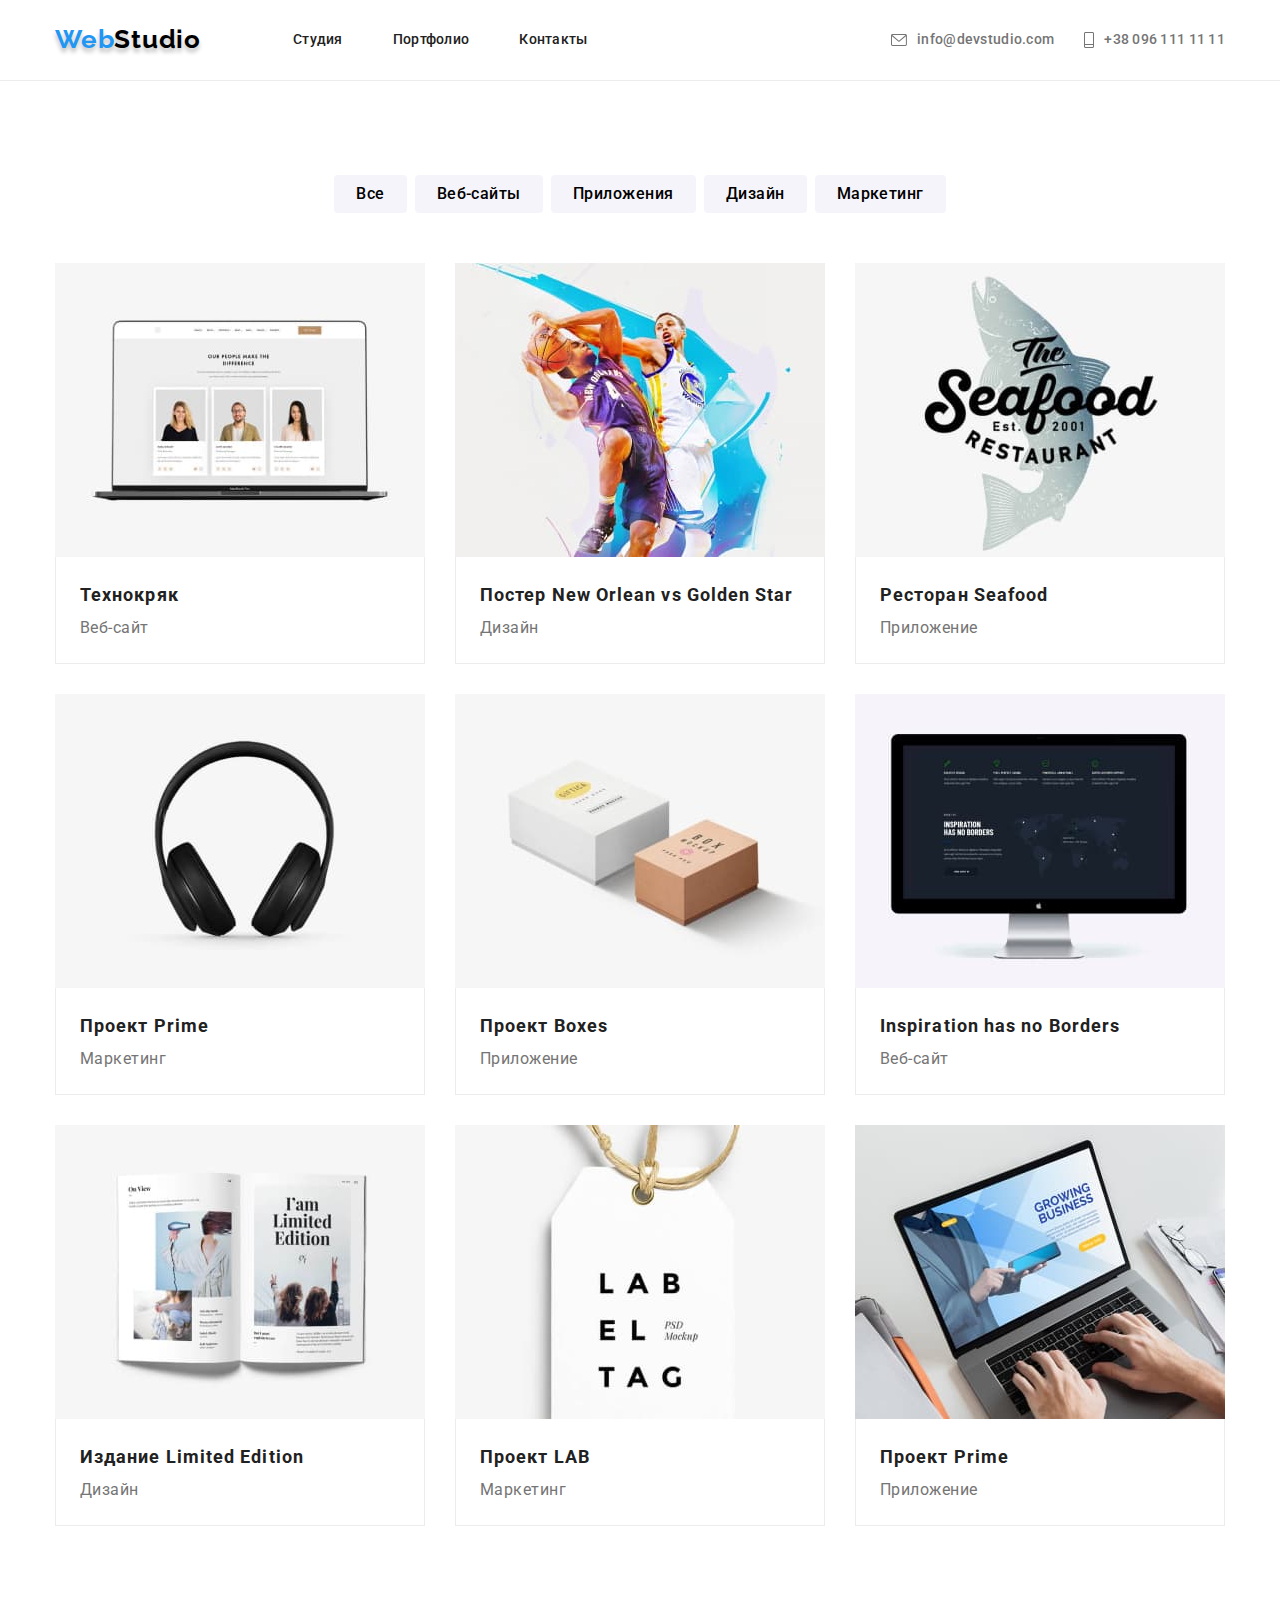
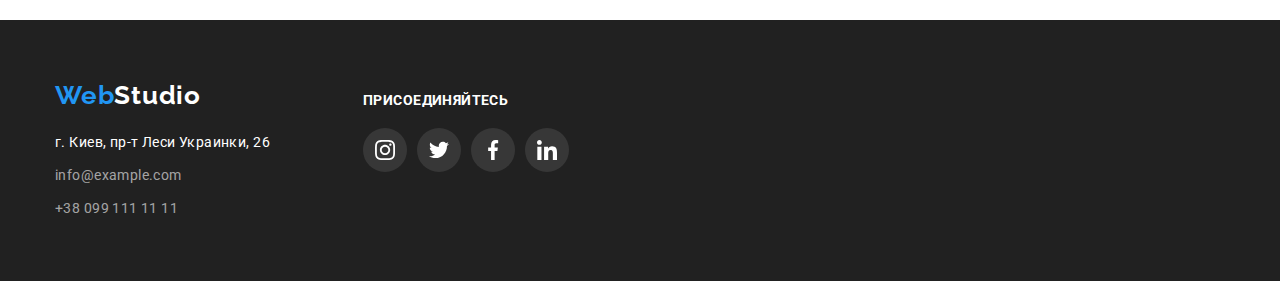
==== portfolio.html @ 5da4bf89 "Initial commit" ====
<!DOCTYPE html>
<html lang="ru">
<head>
    <meta charset="UTF-8">
    <meta name="viewport" content="width=device-width, initial-scale=1.0">
    <title>Портфолио</title>
    <link rel="preconnect" href="https://fonts.googleapis.com"> 
    <link rel="preconnect" href="https://fonts.gstatic.com" crossorigin> 
    <link href="https://fonts.googleapis.com/css2?family=Raleway:wght@700&family=Roboto:wght@400;500;700;900&display=swap" rel="stylesheet">
    <link rel="stylesheet" href="https://cdnjs.cloudflare.com/ajax/libs/modern-normalize/1.1.0/modern-normalize.min.css">
    <link rel="stylesheet" href="./css/styles.css">
</head>
<body>
    <header>
        <div class="header-list container">
            <nav class="nav-list">
                <a href="/index.html" class="web-studio-icon icon-shadow"><span class="web-studio-icon-part">Web</span>Studio</a>
                <ul class="invisible-list navi-links">
                    <li><a href="./index.html" class="menu-link">Студия</a></li>
                    <li><a href="./portfolio.html" class="menu-link">Портфолио</a></li>
                    <li><a href="" class="menu-link">Контакты</a></li>
                </ul>
            </nav>
            <ul class="contact-list">
                <li>
                    <a href="mailto:info@devstudio.com" class="contact1-content">
                        <svg class="contact1-svg">
                            <use href="./images/symbol-defs.svg#contact1"></use>
                        </svg>                           
                        <div class="contact1-text">info@devstudio.com</div>
                    </a>
                </li>

                <li>
                    <a href="tel:+380961111111" class="contact2-content">
                        <svg class="contact2-svg">
                            <use href="./images/symbol-defs.svg#contact2"></use>
                        </svg>
                        <div class="contact2-text">+38 096 111 11 11</div>
                    </a>
                </li>
            </ul>
        </div>
    </header>
    <main>
    
        <section class="section">
            <div class="container">
        <!-- Project Type Selection Buttons -->
                <h2 class="invisible-heading">Selection</h2>
                <ul class="invisible-list selection-buttons">
                    <li><button type="button" class="filter-button">Все</button></li>
                    <li><button type="button" class="filter-button">Веб-сайты</button></li>
                    <li><button type="button" class="filter-button">Приложения</button></li>
                    <li><button type="button" class="filter-button">Дизайн</button></li>
                    <li><button type="button" class="filter-button last-filter-button">Маркетинг</button></li>
                </ul>  
                <!-- Project List -->
                <h2 class="invisible-heading">Project List</h2>
                <ul class="invisible-list project-list">
                    <li class="project-card">
                        <div class="project-container">
                            <div class="project-thumb">                            
                                <img src="./images/Project-1.jpg" alt="Технокряк" width="370" class="project-img">
                                <p class="project-description-text">
                                    Ресурс предлагает комплексные предложения с разным уровнем функционала и сервисов. Все это позволит посетителю получить исчерпывающие сведения о компании или частном лице.
                                </p>
                            </div>                        
                            <div class="project-description-name">
                                <h3 class="project-name">Технокряк</h3>
                                <p class="project-description">Веб-сайт</p>    
                            </div>
                        </div>
                    </li>
                    <li class="project-card">
                        <div class="project-container">
                            <div class="project-thumb">
                                <img src="./images/Project-2.jpg" alt="Постер New Orlean vs Golden Star" width="370" class="project-img">
                                <p class="project-description-text">
                                    Ресурс предлагает комплексные предложения с разным уровнем функционала и сервисов. Все это позволит посетителю получить исчерпывающие сведения о компании или частном лице.
                                </p>
                            </div>
                            <div class="project-description-name">
                                <h3 class="project-name">Постер New Orlean vs Golden Star</h3>
                                <p class="project-description">Дизайн</p>    
                            </div>
                        </div>
                    </li>
                    <li class="project-card">
                        <div class="project-container">
                            <div class="project-thumb">
                                <img src="./images/Project-3.jpg" alt="Ресторан Seafood" width="370" class="project-img">
                                <p class="project-description-text">
                                    Ресурс предлагает комплексные предложения с разным уровнем функционала и сервисов. Все это позволит посетителю получить исчерпывающие сведения о компании или частном лице.
                                </p>
                            </div>
                            <div class="project-description-name">
                                <h3 class="project-name">Ресторан Seafood</h3>
                                <p class="project-description">Приложение</p>    
                            </div>
                        </div>
                    </li>
                    <li class="project-card">
                        <div class="project-container">
                            <div class="project-thumb">
                                <img src="./images/Project-4.jpg" alt="Проект Prime" width="370" class="project-img">
                                <p class="project-description-text">
                                    Ресурс предлагает комплексные предложения с разным уровнем функционала и сервисов. Все это позволит посетителю получить исчерпывающие сведения о компании или частном лице.
                                </p>
                            </div>
                            <div class="project-description-name">
                                <h3 class="project-name">Проект Prime</h3>
                                <p class="project-description">Маркетинг</p>    
                            </div>
                        </div>
                    </li>
                    <li class="project-card">
                        <div class="project-container">
                            <div class="project-thumb">
                                <img src="./images/Project-5.jpg" alt="Проект Boxes" width="370" class="project-img">
                                <p class="project-description-text">
                                    Ресурс предлагает комплексные предложения с разным уровнем функционала и сервисов. Все это позволит посетителю получить исчерпывающие сведения о компании или частном лице.
                                </p>
                            </div>
                            <div class="project-description-name">
                                <h3 class="project-name">Проект Boxes</h3>
                                <p class="project-description">Приложение</p>    
                            </div>
                        </div>
                    </li>
                    <li class="project-card">
                        <div class="project-container">
                            <div class="project-thumb">
                                <img src="./images/Project-6.jpg" alt="Inspiration has no Borders" width="370" class="project-img">
                                <p class="project-description-text">
                                    Ресурс предлагает комплексные предложения с разным уровнем функционала и сервисов. Все это позволит посетителю получить исчерпывающие сведения о компании или частном лице.
                                </p>
                            </div>
                            <div class="project-description-name">
                                <h3 class="project-name">Inspiration has no Borders</h3>
                                <p class="project-description">Веб-сайт</p>    
                            </div>
                        </div>
                    </li>
                    <li class="project-card">
                        <div class="project-container">
                            <div class="project-thumb">
                                <img src="./images/Project-7.jpg" alt="Издание Limited Edition" width="370" class="project-img">
                                <p class="project-description-text">
                                    Ресурс предлагает комплексные предложения с разным уровнем функционала и сервисов. Все это позволит посетителю получить исчерпывающие сведения о компании или частном лице.
                                </p>
                            </div>
                            <div class="project-description-name">
                                <h3 class="project-name">Издание Limited Edition</h3>
                                <p class="project-description">Дизайн</p>    
                            </div>
                        </div>
                    </li>
                    <li class="project-card">
                        <div class="project-container">
                            <div class="project-thumb">
                                <img src="./images/Project-8.jpg" alt="Проект LAB" width="370" class="project-img">
                                <p class="project-description-text">
                                    Ресурс предлагает комплексные предложения с разным уровнем функционала и сервисов. Все это позволит посетителю получить исчерпывающие сведения о компании или частном лице.
                                </p>
                            </div>
                            <div class="project-description-name">
                                <h3 class="project-name">Проект LAB</h3>
                                <p class="project-description">Маркетинг</p>    
                            </div>
                        </div>
                    </li>
                    <li class="project-card">
                        <div class="project-container">
                            <div class="project-thumb">
                                <img src="./images/Project-9.jpg" alt="Growing Business" width="370" class="project-img">
                                <p class="project-description-text">
                                    Ресурс предлагает комплексные предложения с разным уровнем функционала и сервисов. Все это позволит посетителю получить исчерпывающие сведения о компании или частном лице.
                                </p>
                            </div>
                            <div class="project-description-name">
                                <h3 class="project-name">Проект Prime</h3>
                                <p class="project-description">Приложение</p>    
                            </div>
                        </div>
                    </li>
                </ul>
            </div>
        </section>
    </main>
    <!-- Footer Part -->
    <footer>
        <div class="container footer-container">
            <div class="footer-address">
                <address>
                    <a href="/index.html" class="web-studio-icon"><span class="web-studio-icon-part">Web</span><span class="web-studio-icon-part-footer">Studio</span></a>
                    <ul class="invisible-list contact-details">
                        <li>
                            <a href="https://cutt.ly/UJb5n39"><span class="address-kyiv">г. Киев, пр-т Леси Украинки, 26</span></a>
                        </li>
                        <li>
                            <a href="mailto:info@devstudio.com">info@example.com</a>
                        </li>
                        <li>
                            <a href="tel:+380961111111">+38 099 111 11 11</a>
                        </li>
                    </ul>
                </address>    
            </div>
            <div class="footer-network-container">        
                <h3 class="footer-network-heading">присоединяйтесь</h3>
                <ul class="footer-network-list">
                    <li>
                        <a href="" class="footer-network-hover">
                            <svg class="footer-network-icon">
                                <use href="./images/symbol-defs.svg#network1"></use>
                            </svg>
                        </a>
                    </li>
                    <li>
                        <a href="" class="footer-network-hover">
                            <svg class="footer-network-icon">
                                <use href="./images/symbol-defs.svg#network2"></use>
                            </svg>
                        </a>
                    </li>
                    <li>
                        <a href="" class="footer-network-hover">
                            <svg class="footer-network-icon">
                                <use href="./images/symbol-defs.svg#network3"></use>
                            </svg>
                        </a>
                    </li>
                    <li>
                        <a href="" class="footer-network-hover">
                            <svg class="footer-network-icon">
                                <use href="./images/symbol-defs.svg#network4"></use>
                            </svg>
                        </a>
                    </li>
                </ul>                          
            </div>
        </div>
    </footer>
</body>
</html>
---- css/styles.css ----
:root {
    --main-text-color: #212121;
    --hero-background-color: #2F303A;
    --text-hover-color: #2196F3;
    --description-color: #757575;
    --button-hero-color: #ffffff;
    --team-background-color: #F5F4FA;
}

ul, li, h1, h2, h3, h4, p, img {
    padding: 0;
    margin: 0;
    border: 0;
}

/* ===GENERAL CLASSES=== */

body {
    font-family: 'Roboto', Arial, Helvetica;
    color: var(--main-text-color);
}

.invisible-heading {
    display: none;
}

.invisible-list {
    list-style-type: none;
}

/*        WebStudio Icon */

.web-studio-icon {
    font-family: 'Raleway', Arial, Helvetica;
    font-weight: 700;
    font-size: 26px;
    line-height: 1.2;
    letter-spacing: 0.03em;
    color: #000000;
    text-decoration: none;
    font-style: normal;
 /* hw3  */
    display: inline-block;
    margin-right: 92px;
}

.icon-shadow {
    text-shadow: 0px 4px 4px rgba(0, 0, 0, 0.25);
}

.web-studio-icon-part {
    color: var(--text-hover-color);
}

/*        Navigation Links */

.navi-links {
    font-weight: 500;
    font-size: 14px;
    line-height: 1.14;
    letter-spacing: 0.02em;
    text-decoration: none;
    display: flex;
}

.navi-links a {
    display: inline-block;
    text-decoration: none;
    color:var(--main-text-color);
    padding-top: 32px;
    padding-bottom: 32px;
    transition: color 250ms cubic-bezier(0.4, 0, 0.2, 1);
}

.navi-links a:hover,
.navi-links a:focus {
    color: var(--text-hover-color);
}

.navi-links li:not(:last-child) {
    margin-right: 50px;
}

/*        Header Contacts  */

.contact-list {
    list-style-type: none;
    display: flex;
    margin-left: auto;
}

.contact-list li:not(:last-child) {
    margin-right: 30px;
}

.contact-list a {
    font-weight: 500;
    font-size: 14px;
    line-height: 1.14;
    letter-spacing: 0.02em;
    color: var(--description-color);
    text-decoration: none;
    transition: color 250ms cubic-bezier(0.4, 0, 0.2, 1);
}

.contact-list a:hover, 
.contact-list a:focus {
    color: var(--text-hover-color);
}

/*        Footer Contacts  */

.contact-details a {
    font-size: 14px;
    line-height: 1.7;
    letter-spacing: 0.03em;
    color: rgba(255, 255, 255, 0.6);
    text-decoration: none;
    font-style: normal;
    transition: color 250ms cubic-bezier(0.4, 0, 0.2, 1);
}

.contact-details a:hover,
.contact-details a:focus {
    color: var(--text-hover-color);
}

.address-kyiv {
    color: var(--button-hero-color);
}

/* ===INDEX CLASSES=== */

.hero-text {
    font-weight: 900;
    font-size: 44px;
    line-height: 1.36;
    text-align: center;
    letter-spacing: 0.06em;
    text-transform: uppercase;
    color: var(--button-hero-color);
}

.order-button {
    height: 50px;
    width: 200px;
    border-radius: 4px;
    background-color: var(--text-hover-color);
    color: var(--button-hero-color);
    filter: drop-shadow(0px 4px 4px rgba(0, 0, 0, 0.25));
    font-size: 16px;
    font-weight: 700;
    line-height: 1.875;
    letter-spacing: 0.06em;
    text-align: center;
    cursor: pointer;
    border: none;
}

/*        Qualities */

.quality-heading {
    font-weight: 700;
    font-size: 14px;
    line-height: 1.14;
    letter-spacing: 0.03em;
    text-transform: uppercase;
    padding-bottom: 10px;
}

.quality-text {
    font-size: 14px;
    line-height: 1.7;
    letter-spacing: 0.03em;
    color: var(--description-color);
}

/*        Activities & Team Header */

.section-header {
    font-weight: 700;
    font-size: 36px;
    line-height: 1.16;
    text-align: center;
    letter-spacing: 0.03em;
}

/*        Team Members */

.member-name {
    font-weight: 500;
    font-size: 16px;
    line-height: 1.1875;
    text-align: center;
    letter-spacing: 0.03em;
    padding-bottom: 10px;
}

.member-position {
    font-size: 16px;
    line-height: 1.1875;
    text-align: center;
    letter-spacing: 0.03em;
    color: var(--description-color);
}

/* ===PORTFOLIO CLASSES=== */

/*        Filter Buttons */

.filter-button {
    display: flex;
    background-color: #F5F4FA;
    border-radius: 4px;
    font-weight: 500;
    font-size: 16px;
    line-height: 1.625;
    text-align: center;
    letter-spacing: 0.03em;
    font-family: 'Roboto';
    font-style: normal;
    border: none;
    padding-left: 22px;
    padding-right: 22px;
    padding-top: 6px;
    padding-bottom: 6px;
    box-shadow: 0px 4px 4px rgba(0, 0, 0, 0);
    transition: color 250ms cubic-bezier(0.4, 0, 0.2, 1), background-color 250ms cubic-bezier(0.4, 0, 0.2, 1), box-shadow 250ms cubic-bezier(0.4, 0, 0.2, 1);
}

.filter-button:hover, 
.filter-button:focus {
    background-color:var(--text-hover-color);
    color: var(--button-hero-color);
    cursor: pointer;
    box-shadow: 0px 4px 4px rgba(0, 0, 0, 0.25);
}

/*        Project List */

.project-name {
    font-weight: 700;
    font-size: 18px;
    line-height: 2;
    letter-spacing: 0.06em;
}

.project-description {
    font-size: 16px;
    line-height: 1.875;
    letter-spacing: 0.03em;
    color: var(--description-color);
}

.nav-list {
    display: flex;
    align-items: center;
}

.header-list {
    display: flex;
    align-items: center;
}

.container {
    width: 1200px;
    padding-left: 15px;
    padding-right: 15px;
    margin-left: auto;
    margin-right: auto;
}

header {
    border-bottom: 1px solid #ECECEC;
}

.section {
    padding-top: 94px;
    padding-bottom: 94px;
}

.center-button {
    display: flex;
    justify-content: center;
    padding-top: 30px;
}

.qualities {
    display: flex;
    justify-content: space-between;
}
.qualities li {
    width: 270px;
}

.activities {
    display: flex;
    justify-content: space-between;
    margin-top: 50px;
}

.team-members {
    display: flex;
    flex-wrap: wrap;
    margin-top: 50px;
}

.member-card {
    width: 270px;
    background-color: var(--button-hero-color);
    margin-right: 30px;
    filter: drop-shadow(0px 4px 4px rgba(0, 0, 0, 0.25));
    border-bottom-left-radius: 4px;
    border-bottom-right-radius: 4px;
}

.member-card:nth-child(4n) {
    margin-right: 0;
}

.team-members-background {
    background-color: var(--team-background-color);
}

footer {
    background: var(--main-text-color);
}

.web-studio-icon-part-footer {
    color: var(--button-hero-color);
    margin-top: 60px;
}

.contact-details {
    padding-top: 20px;
}

.contact-details li:nth-child(n+2) {
    padding-top: 9px;
}

.selection-buttons {
    display: flex;
    justify-content: center;
}

.selection-buttons li {
    margin-right: 8px;
}

.selection-buttons li:nth-child(5) {
    margin-right: 0px;
}

.project-list {
    display: flex;
    flex-wrap: wrap;
    margin-top: 50px;
    margin-bottom: -30px;
}

.project-card {
    display: block;
    width: 370px;
    background-color: var(--button-hero-color);
    margin-right: 30px;
    margin-bottom: 30px;
}

.project-card:nth-child(3n) {
    margin-right: 0;
}

.project-container {
    display: block;
    transition: box-shadow 250ms cubic-bezier(0.4, 0, 0.2, 1);
}

.project-container:hover {
    box-shadow: 0px 1px 1px rgba(0, 0, 0, 0.12), 0px 4px 4px rgba(0, 0, 0, 0.06), 1px 4px 6px rgba(0, 0, 0, 0.16);
    cursor: pointer;
}


.last-filter-button {
    margin-right: 0;
}

.member-card-description {
    padding-top: 30px;
}

footer {
    padding-top: 60px;
    padding-bottom: 60px;
}

.project-description-name {
    display: block;
    padding-left: 24px;
    padding-top: 20px;
    padding-bottom: 20px;
    border-bottom: 1px solid #ECECEC;
    border-left: 1px solid #ECECEC;
    border-right: 1px solid #ECECEC;

}

.hero-section {
    padding-top: 195px;
    padding-bottom: 205px;
    background-image: linear-gradient(to right, rgba(47, 48, 58, 0.4), rgba(47, 48, 58, 0.4)),
    url(../images/background-img.jpg);
    background-color: var(--hero-background-color);
    background-size: cover;
    background-position: center;
    background-repeat: no-repeat;
    max-width: 1600px;
    margin-left: auto;
    margin-right: auto;
}

.qualities-section {
    padding-top: 97px;
    padding-bottom: 91px;
}

.we-do-section {
    padding-top: 0;
    padding-bottom: 94px;
}

.quality-card {
    display: flex;
    justify-content: center;
    align-items: center;
    width: 270px;
    height: 120px;
    background-color: var(--team-background-color);
    margin-bottom: 30px;
}

.quality-svg {
    width: 70px;
    height: 70px;
}

.contact1-content {
    display: flex;
    align-items: center;
}

.contact1-svg {
    fill: var(--description-color);
    width: 16px;
    height: 12px;
    margin-right: 10px;
    transition: fill 250ms cubic-bezier(0.4, 0, 0.2, 1);
}

.contact2-content {
    display: flex;
    align-items: center;
}

.contact2-svg {
    fill: var(--description-color);
    width: 10px;
    height: 16px;
    margin-right: 10px;
    transition: fill 250ms cubic-bezier(0.4, 0, 0.2, 1);
}

.contact1-content:hover .contact1-svg {
    fill: #2196F3;
}

.contact1-content:focus .contact1-svg {
    fill: #2196F3;
}

.contact2-content:hover .contact2-svg {
    fill: #2196F3;
}

.contact2-content:focus .contact2-svg {
    fill: #2196F3;
}


/* test */

.network-list {
    list-style: none;
    display: flex;
    flex-direction: row;
    margin-top: 16px;
    margin-bottom: 30px;
    height: 44px;
    justify-content: center;

}

.network-list li {
    margin: 0px;
    padding: 0;
    height: 20px;

}

.network-list li:not(:last-child) {
    margin-right: 10px;
}

.network-icon {
    width: 20px;
    height: 20px;
    height: 20px;
    fill: #AFB1B8;
    transition: fill 250ms cubic-bezier(0.4, 0, 0.2, 1);
}

.network-hover {
    display: flex;
    justify-content: center;
    align-items: center;
    border: 0px solid;
    border-radius: 50%;
    height: 44px;
    width: 44px;
    background-color: #ffffff;
    transition: background-color 250ms cubic-bezier(0.4, 0, 0.2, 1);

}

.network-hover:hover {
    background-color: var(--text-hover-color);
    cursor: pointer;
}

.network-hover:hover .network-icon {
    fill: #ffffff;
}

.network-hover:focus {
    background-color: var(--text-hover-color);
    cursor: pointer;
}

.network-hover:focus .network-icon {
    fill: #ffffff;
}


.client-list {
    display: flex;
    justify-content: center;
    margin-top: 50px;
}
.client-list li {
    margin: 0px;
}

.client-list li:not(:last-child) {
    margin-right: 30px;
}

.client-card {
    display: block;
    border: 1px solid #AFB1B8;
    border-radius: 4px;
    transition: border-color 250ms cubic-bezier(0.4, 0, 0.2, 1);
}

.client-pict {
    fill: #AFB1B8;
    width: 106px;
    height: 60px;
    margin-left: 32px;
    margin-right: 32px;
    margin-top: 16px;
    margin-bottom: 16px;
    transition: fill 250ms cubic-bezier(0.4, 0, 0.2, 1);
}

.client-card:hover, 
.client-card:focus {
    border-color: var(--text-hover-color);
    cursor: pointer;
}


.client-card:hover .client-pict {
    fill: #2196F3;
}

.client-card:focus .client-pict {
    fill: #2196F3;
}

/* = footer  */

.footer-network-container {
    display: inline-block;
    margin-top: 12px;
    margin-left: 70px;
}


.footer-network-heading {
    font-family: 'Roboto';
    font-style: normal;
    font-weight: 700;
    font-size: 14px;
    line-height: 16px;
    letter-spacing: 0.03em;
    text-transform: uppercase;
    color: #FFFFFF;
}

.footer-network-list {
    list-style: none;
    display: flex;
    flex-direction: row;
    margin-top: 20px;
    height: 44px;
    justify-content: center;
}

.footer-network-list li {
    margin: 0px;
    padding: 0;
    height: 20px;
}

.footer-network-list li:not(:last-child) {
    margin-right: 10px;
}

.footer-network-icon {
    width: 20px;
    height: 20px;
    height: 20px;
    fill: #ffffff;
}

.footer-network-hover {
    display: flex;
    justify-content: center;
    align-items: center;
    border: 0px solid;
    border-radius: 50%;
    height: 44px;
    width: 44px;
    background-color: rgba(255, 255, 255, 0.10);
    transition: background-color 250ms cubic-bezier(0.4, 0, 0.2, 1);
}

.footer-network-hover:hover,
.footer-network-hover:focus {
    background-color: var(--text-hover-color);
    cursor: pointer;
}

.footer-container {
    display: flex;
}

.details-attention-pict,
.punctuality-pict,
.planning-pict,
.uptodate {
    transition: box-shadow 250ms cubic-bezier(0.4, 0, 0.2, 1);
}

.details-attention:hover .details-attention-pict {
    box-shadow: 0px 4px 4px rgba(0, 0, 0, 0.25);
}

.punctuality:hover .punctuality-pict {
    box-shadow: 0px 4px 4px rgba(0, 0, 0, 0.25);
}

.planning:hover .planning-pict {
    box-shadow: 0px 4px 4px rgba(0, 0, 0, 0.25);
}

.up-to-date:hover .uptodate {
    box-shadow: 0px 4px 4px rgba(0, 0, 0, 0.25);
}

.menu-link {
    display: block;
    position: relative;
}

.menu-link::after {
    display: block;
    content: "";
    position: absolute;
    width: 100%;
    height: 4px;
    background-color:var(--text-hover-color);
    left: 0;
    bottom: 0;
    border-radius: 2px;
    margin-bottom: -1px;
    opacity: 0;
    transition: opacity 250ms cubic-bezier(0.4, 0, 0.2, 1);
}

.menu-link:hover::after, 
.menu-link:focus::after {
    opacity: 1;
}

.activity-thumb {
    position: relative;
    display: block;
}

.activity-heading {
    position: absolute;
    display: flex;
    height: 70px;
    width: 100%;
    justify-content: center;
    align-items: center;
    bottom: 0;
    font-weight: 700;
    font-size: 14px;
    line-height: 16px;
    text-align: center;
    letter-spacing: 0.03em;
    text-transform: uppercase;
    color: var(--button-hero-color);
    background-color: rgba(47, 48, 58, 0.8);
}

.activity-image {
    display: block;
}

/* modal test */

.backdrop {
    position: fixed;
    top: 0;
    left: 0;
    width: 100%;
    height: 100%;
    background-color: rgba(0, 0, 0, 0.2);
    opacity: 1;
    transition: opacity 950ms cubic-bezier(0.4, 0, 0.2, 1);
}

.backdrop.is-hidden {
    opacity: 0;
    pointer-events: none;
}

.backdrop.is-hidden .modal {
    transform: translate(-50%, -50%) scale(1.5);
}

.modal {
    position: absolute;
    display: block;
    transform: translate(-50%,-50%);
    width: 528px;
    height: 581px;
    top: 50%;
    left: 50%;
    background-color: #ffffff;
    box-shadow: 0px 1px 3px rgba(0, 0, 0, 0.12), 0px 1px 1px rgba(0, 0, 0, 0.14), 0px 2px 1px rgba(0, 0, 0, 0.2);
    border-radius: 4px;
    transform: translate(-50%, -50%) scale (1);
    transition: transform 250ms cubic-bezier(0.4, 0, 0.2, 1);
}

.modal-background {
    position: relative;
    display: block;
    width: 100%;
    height: 100%;
}


.close-button-icon {
    display: block;
    width: 11px;
    height: 11px;
    fill: #000000;
}

.close-button {
    position: absolute;
    display: flex;
    justify-content: center;
    align-items: center;
    top: 7px;
    right: 8px;
    border: 1px solid rgba(0, 0, 0, 0.1);
    border-radius: 50%;
    width: 30px;
    height: 30px;
    background-color: #FFFFFF;
}

 .project-thumb {
    position: relative;
    display: block;
    overflow: hidden;
 }

 .project-description-text {
    display: block;
    position: absolute;
    bottom: 0;
    color: #FFFFFF;
    padding-left: 24px;
    padding-right: 24px;
    padding-top: 63px;
    font-family: 'Roboto';
    font-style: normal;
    font-weight: 400;
    font-size: 18px;
    line-height: 28px;
    letter-spacing: 0.03em;
    background: rgba(33, 150, 243, 0.9);
    width: 370px;
    height: 293px;
    margin-top: -1px;
    transform: translateY(100%);
    transition: transform 250ms cubic-bezier(0.4, 0, 0.2, 1);
 }

 .project-container:hover .project-description-text {
    transform: translateY(0);

 }

 .project-img {
     display: block;
 }
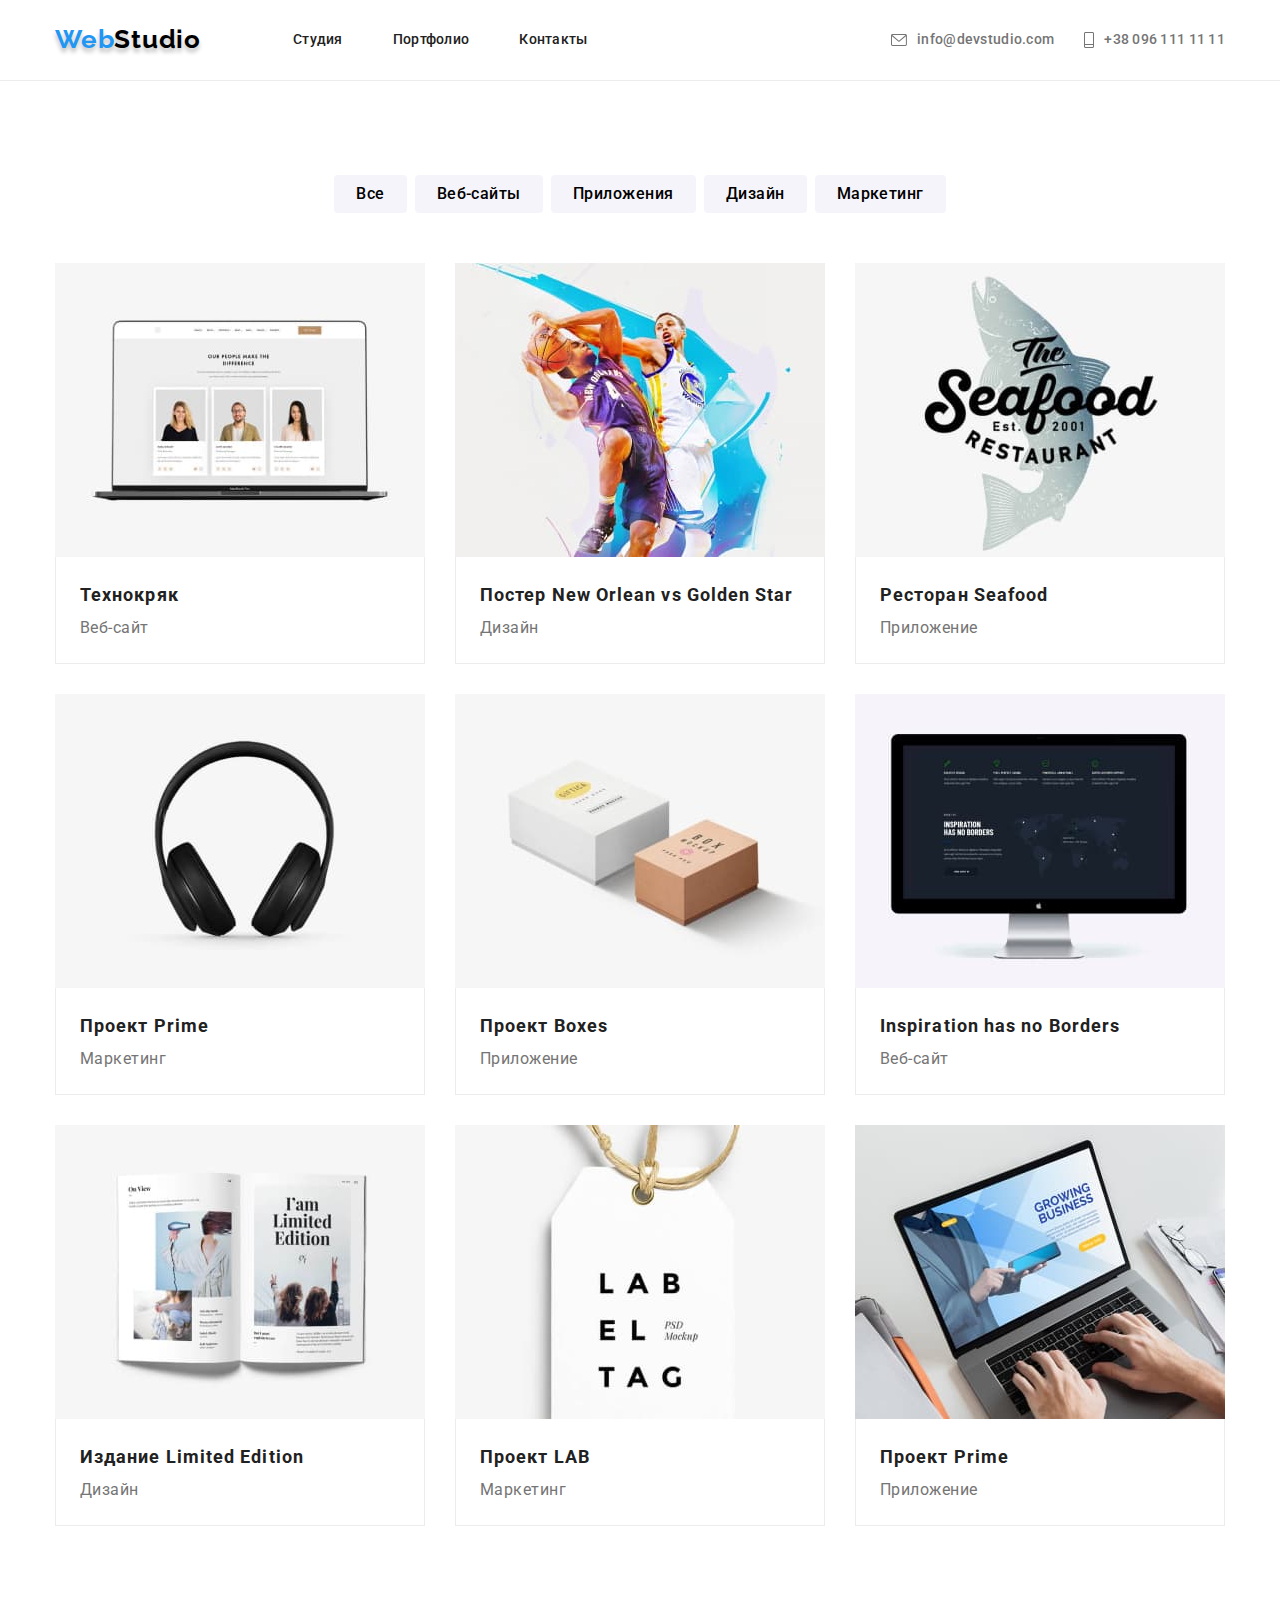
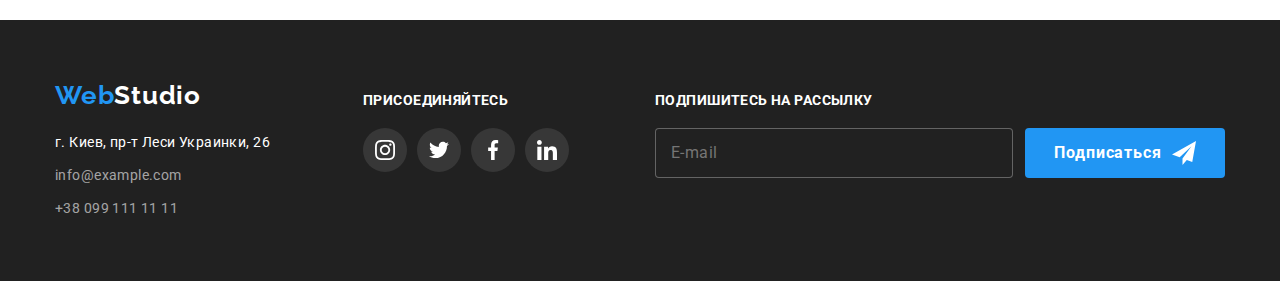
==== commit 74e13895: "pre-final commit" ====
--- a/portfolio.html
+++ b/portfolio.html
@@ -1,246 +1,345 @@
 <!DOCTYPE html>
 <html lang="ru">
-<head>
-    <meta charset="UTF-8">
-    <meta name="viewport" content="width=device-width, initial-scale=1.0">
+  <head>
+    <meta charset="UTF-8" />
+    <meta name="viewport" content="width=device-width, initial-scale=1.0" />
     <title>Портфолио</title>
-    <link rel="preconnect" href="https://fonts.googleapis.com"> 
-    <link rel="preconnect" href="https://fonts.gstatic.com" crossorigin> 
-    <link href="https://fonts.googleapis.com/css2?family=Raleway:wght@700&family=Roboto:wght@400;500;700;900&display=swap" rel="stylesheet">
-    <link rel="stylesheet" href="https://cdnjs.cloudflare.com/ajax/libs/modern-normalize/1.1.0/modern-normalize.min.css">
-    <link rel="stylesheet" href="./css/styles.css">
-</head>
-<body>
+    <link rel="preconnect" href="https://fonts.googleapis.com" />
+    <link rel="preconnect" href="https://fonts.gstatic.com" crossorigin />
+    <link
+      href="https://fonts.googleapis.com/css2?family=Raleway:wght@700&family=Roboto:wght@400;500;700;900&display=swap"
+      rel="stylesheet"
+    />
+    <link
+      rel="stylesheet"
+      href="https://cdnjs.cloudflare.com/ajax/libs/modern-normalize/1.1.0/modern-normalize.min.css"
+    />
+    <link rel="stylesheet" href="./css/styles.css" />
+  </head>
+  <body>
     <header>
-        <div class="header-list container">
-            <nav class="nav-list">
-                <a href="/index.html" class="web-studio-icon icon-shadow"><span class="web-studio-icon-part">Web</span>Studio</a>
-                <ul class="invisible-list navi-links">
-                    <li><a href="./index.html" class="menu-link">Студия</a></li>
-                    <li><a href="./portfolio.html" class="menu-link">Портфолио</a></li>
-                    <li><a href="" class="menu-link">Контакты</a></li>
-                </ul>
-            </nav>
-            <ul class="contact-list">
-                <li>
-                    <a href="mailto:info@devstudio.com" class="contact1-content">
-                        <svg class="contact1-svg">
-                            <use href="./images/symbol-defs.svg#contact1"></use>
-                        </svg>                           
-                        <div class="contact1-text">info@devstudio.com</div>
-                    </a>
-                </li>
+      <div class="header-list container">
+        <nav class="nav-list">
+          <a href="/index.html" class="web-studio-icon icon-shadow"
+            ><span class="web-studio-icon-part">Web</span>Studio</a
+          >
+          <ul class="invisible-list navi-links">
+            <li><a href="./index.html" class="menu-link">Студия</a></li>
+            <li><a href="./portfolio.html" class="menu-link">Портфолио</a></li>
+            <li><a href="" class="menu-link">Контакты</a></li>
+          </ul>
+        </nav>
+        <ul class="contact-list">
+          <li>
+            <a href="mailto:info@devstudio.com" class="contact1-content">
+              <svg class="contact1-svg">
+                <use href="./images/symbol-defs.svg#contact1"></use>
+              </svg>
+              <div class="contact1-text">info@devstudio.com</div>
+            </a>
+          </li>
 
-                <li>
-                    <a href="tel:+380961111111" class="contact2-content">
-                        <svg class="contact2-svg">
-                            <use href="./images/symbol-defs.svg#contact2"></use>
-                        </svg>
-                        <div class="contact2-text">+38 096 111 11 11</div>
-                    </a>
-                </li>
-            </ul>
-        </div>
+          <li>
+            <a href="tel:+380961111111" class="contact2-content">
+              <svg class="contact2-svg">
+                <use href="./images/symbol-defs.svg#contact2"></use>
+              </svg>
+              <div class="contact2-text">+38 096 111 11 11</div>
+            </a>
+          </li>
+        </ul>
+      </div>
     </header>
     <main>
-    
-        <section class="section">
-            <div class="container">
-        <!-- Project Type Selection Buttons -->
-                <h2 class="invisible-heading">Selection</h2>
-                <ul class="invisible-list selection-buttons">
-                    <li><button type="button" class="filter-button">Все</button></li>
-                    <li><button type="button" class="filter-button">Веб-сайты</button></li>
-                    <li><button type="button" class="filter-button">Приложения</button></li>
-                    <li><button type="button" class="filter-button">Дизайн</button></li>
-                    <li><button type="button" class="filter-button last-filter-button">Маркетинг</button></li>
-                </ul>  
-                <!-- Project List -->
-                <h2 class="invisible-heading">Project List</h2>
-                <ul class="invisible-list project-list">
-                    <li class="project-card">
-                        <div class="project-container">
-                            <div class="project-thumb">                            
-                                <img src="./images/Project-1.jpg" alt="Технокряк" width="370" class="project-img">
-                                <p class="project-description-text">
-                                    Ресурс предлагает комплексные предложения с разным уровнем функционала и сервисов. Все это позволит посетителю получить исчерпывающие сведения о компании или частном лице.
-                                </p>
-                            </div>                        
-                            <div class="project-description-name">
-                                <h3 class="project-name">Технокряк</h3>
-                                <p class="project-description">Веб-сайт</p>    
-                            </div>
-                        </div>
-                    </li>
-                    <li class="project-card">
-                        <div class="project-container">
-                            <div class="project-thumb">
-                                <img src="./images/Project-2.jpg" alt="Постер New Orlean vs Golden Star" width="370" class="project-img">
-                                <p class="project-description-text">
-                                    Ресурс предлагает комплексные предложения с разным уровнем функционала и сервисов. Все это позволит посетителю получить исчерпывающие сведения о компании или частном лице.
-                                </p>
-                            </div>
-                            <div class="project-description-name">
-                                <h3 class="project-name">Постер New Orlean vs Golden Star</h3>
-                                <p class="project-description">Дизайн</p>    
-                            </div>
-                        </div>
-                    </li>
-                    <li class="project-card">
-                        <div class="project-container">
-                            <div class="project-thumb">
-                                <img src="./images/Project-3.jpg" alt="Ресторан Seafood" width="370" class="project-img">
-                                <p class="project-description-text">
-                                    Ресурс предлагает комплексные предложения с разным уровнем функционала и сервисов. Все это позволит посетителю получить исчерпывающие сведения о компании или частном лице.
-                                </p>
-                            </div>
-                            <div class="project-description-name">
-                                <h3 class="project-name">Ресторан Seafood</h3>
-                                <p class="project-description">Приложение</p>    
-                            </div>
-                        </div>
-                    </li>
-                    <li class="project-card">
-                        <div class="project-container">
-                            <div class="project-thumb">
-                                <img src="./images/Project-4.jpg" alt="Проект Prime" width="370" class="project-img">
-                                <p class="project-description-text">
-                                    Ресурс предлагает комплексные предложения с разным уровнем функционала и сервисов. Все это позволит посетителю получить исчерпывающие сведения о компании или частном лице.
-                                </p>
-                            </div>
-                            <div class="project-description-name">
-                                <h3 class="project-name">Проект Prime</h3>
-                                <p class="project-description">Маркетинг</p>    
-                            </div>
-                        </div>
-                    </li>
-                    <li class="project-card">
-                        <div class="project-container">
-                            <div class="project-thumb">
-                                <img src="./images/Project-5.jpg" alt="Проект Boxes" width="370" class="project-img">
-                                <p class="project-description-text">
-                                    Ресурс предлагает комплексные предложения с разным уровнем функционала и сервисов. Все это позволит посетителю получить исчерпывающие сведения о компании или частном лице.
-                                </p>
-                            </div>
-                            <div class="project-description-name">
-                                <h3 class="project-name">Проект Boxes</h3>
-                                <p class="project-description">Приложение</p>    
-                            </div>
-                        </div>
-                    </li>
-                    <li class="project-card">
-                        <div class="project-container">
-                            <div class="project-thumb">
-                                <img src="./images/Project-6.jpg" alt="Inspiration has no Borders" width="370" class="project-img">
-                                <p class="project-description-text">
-                                    Ресурс предлагает комплексные предложения с разным уровнем функционала и сервисов. Все это позволит посетителю получить исчерпывающие сведения о компании или частном лице.
-                                </p>
-                            </div>
-                            <div class="project-description-name">
-                                <h3 class="project-name">Inspiration has no Borders</h3>
-                                <p class="project-description">Веб-сайт</p>    
-                            </div>
-                        </div>
-                    </li>
-                    <li class="project-card">
-                        <div class="project-container">
-                            <div class="project-thumb">
-                                <img src="./images/Project-7.jpg" alt="Издание Limited Edition" width="370" class="project-img">
-                                <p class="project-description-text">
-                                    Ресурс предлагает комплексные предложения с разным уровнем функционала и сервисов. Все это позволит посетителю получить исчерпывающие сведения о компании или частном лице.
-                                </p>
-                            </div>
-                            <div class="project-description-name">
-                                <h3 class="project-name">Издание Limited Edition</h3>
-                                <p class="project-description">Дизайн</p>    
-                            </div>
-                        </div>
-                    </li>
-                    <li class="project-card">
-                        <div class="project-container">
-                            <div class="project-thumb">
-                                <img src="./images/Project-8.jpg" alt="Проект LAB" width="370" class="project-img">
-                                <p class="project-description-text">
-                                    Ресурс предлагает комплексные предложения с разным уровнем функционала и сервисов. Все это позволит посетителю получить исчерпывающие сведения о компании или частном лице.
-                                </p>
-                            </div>
-                            <div class="project-description-name">
-                                <h3 class="project-name">Проект LAB</h3>
-                                <p class="project-description">Маркетинг</p>    
-                            </div>
-                        </div>
-                    </li>
-                    <li class="project-card">
-                        <div class="project-container">
-                            <div class="project-thumb">
-                                <img src="./images/Project-9.jpg" alt="Growing Business" width="370" class="project-img">
-                                <p class="project-description-text">
-                                    Ресурс предлагает комплексные предложения с разным уровнем функционала и сервисов. Все это позволит посетителю получить исчерпывающие сведения о компании или частном лице.
-                                </p>
-                            </div>
-                            <div class="project-description-name">
-                                <h3 class="project-name">Проект Prime</h3>
-                                <p class="project-description">Приложение</p>    
-                            </div>
-                        </div>
-                    </li>
-                </ul>
-            </div>
-        </section>
+      <section class="section">
+        <div class="container">
+          <!-- Project Type Selection Buttons -->
+          <h2 class="invisible-heading">Selection</h2>
+          <ul class="invisible-list selection-buttons">
+            <li><button type="button" class="filter-button">Все</button></li>
+            <li>
+              <button type="button" class="filter-button">Веб-сайты</button>
+            </li>
+            <li>
+              <button type="button" class="filter-button">Приложения</button>
+            </li>
+            <li><button type="button" class="filter-button">Дизайн</button></li>
+            <li>
+              <button type="button" class="filter-button last-filter-button">
+                Маркетинг
+              </button>
+            </li>
+          </ul>
+          <!-- Project List -->
+          <h2 class="invisible-heading">Project List</h2>
+          <ul class="invisible-list project-list">
+            <li class="project-card">
+              <div class="project-container">
+                <div class="project-thumb">
+                  <img
+                    src="./images/Project-1.jpg"
+                    alt="Технокряк"
+                    width="370"
+                    class="project-img"
+                  />
+                  <p class="project-description-text">
+                    Ресурс предлагает комплексные предложения с разным уровнем
+                    функционала и сервисов. Все это позволит посетителю получить
+                    исчерпывающие сведения о компании или частном лице.
+                  </p>
+                </div>
+                <div class="project-description-name">
+                  <h3 class="project-name">Технокряк</h3>
+                  <p class="project-description">Веб-сайт</p>
+                </div>
+              </div>
+            </li>
+            <li class="project-card">
+              <div class="project-container">
+                <div class="project-thumb">
+                  <img
+                    src="./images/Project-2.jpg"
+                    alt="Постер New Orlean vs Golden Star"
+                    width="370"
+                    class="project-img"
+                  />
+                  <p class="project-description-text">
+                    Ресурс предлагает комплексные предложения с разным уровнем
+                    функционала и сервисов. Все это позволит посетителю получить
+                    исчерпывающие сведения о компании или частном лице.
+                  </p>
+                </div>
+                <div class="project-description-name">
+                  <h3 class="project-name">Постер New Orlean vs Golden Star</h3>
+                  <p class="project-description">Дизайн</p>
+                </div>
+              </div>
+            </li>
+            <li class="project-card">
+              <div class="project-container">
+                <div class="project-thumb">
+                  <img
+                    src="./images/Project-3.jpg"
+                    alt="Ресторан Seafood"
+                    width="370"
+                    class="project-img"
+                  />
+                  <p class="project-description-text">
+                    Ресурс предлагает комплексные предложения с разным уровнем
+                    функционала и сервисов. Все это позволит посетителю получить
+                    исчерпывающие сведения о компании или частном лице.
+                  </p>
+                </div>
+                <div class="project-description-name">
+                  <h3 class="project-name">Ресторан Seafood</h3>
+                  <p class="project-description">Приложение</p>
+                </div>
+              </div>
+            </li>
+            <li class="project-card">
+              <div class="project-container">
+                <div class="project-thumb">
+                  <img
+                    src="./images/Project-4.jpg"
+                    alt="Проект Prime"
+                    width="370"
+                    class="project-img"
+                  />
+                  <p class="project-description-text">
+                    Ресурс предлагает комплексные предложения с разным уровнем
+                    функционала и сервисов. Все это позволит посетителю получить
+                    исчерпывающие сведения о компании или частном лице.
+                  </p>
+                </div>
+                <div class="project-description-name">
+                  <h3 class="project-name">Проект Prime</h3>
+                  <p class="project-description">Маркетинг</p>
+                </div>
+              </div>
+            </li>
+            <li class="project-card">
+              <div class="project-container">
+                <div class="project-thumb">
+                  <img
+                    src="./images/Project-5.jpg"
+                    alt="Проект Boxes"
+                    width="370"
+                    class="project-img"
+                  />
+                  <p class="project-description-text">
+                    Ресурс предлагает комплексные предложения с разным уровнем
+                    функционала и сервисов. Все это позволит посетителю получить
+                    исчерпывающие сведения о компании или частном лице.
+                  </p>
+                </div>
+                <div class="project-description-name">
+                  <h3 class="project-name">Проект Boxes</h3>
+                  <p class="project-description">Приложение</p>
+                </div>
+              </div>
+            </li>
+            <li class="project-card">
+              <div class="project-container">
+                <div class="project-thumb">
+                  <img
+                    src="./images/Project-6.jpg"
+                    alt="Inspiration has no Borders"
+                    width="370"
+                    class="project-img"
+                  />
+                  <p class="project-description-text">
+                    Ресурс предлагает комплексные предложения с разным уровнем
+                    функционала и сервисов. Все это позволит посетителю получить
+                    исчерпывающие сведения о компании или частном лице.
+                  </p>
+                </div>
+                <div class="project-description-name">
+                  <h3 class="project-name">Inspiration has no Borders</h3>
+                  <p class="project-description">Веб-сайт</p>
+                </div>
+              </div>
+            </li>
+            <li class="project-card">
+              <div class="project-container">
+                <div class="project-thumb">
+                  <img
+                    src="./images/Project-7.jpg"
+                    alt="Издание Limited Edition"
+                    width="370"
+                    class="project-img"
+                  />
+                  <p class="project-description-text">
+                    Ресурс предлагает комплексные предложения с разным уровнем
+                    функционала и сервисов. Все это позволит посетителю получить
+                    исчерпывающие сведения о компании или частном лице.
+                  </p>
+                </div>
+                <div class="project-description-name">
+                  <h3 class="project-name">Издание Limited Edition</h3>
+                  <p class="project-description">Дизайн</p>
+                </div>
+              </div>
+            </li>
+            <li class="project-card">
+              <div class="project-container">
+                <div class="project-thumb">
+                  <img
+                    src="./images/Project-8.jpg"
+                    alt="Проект LAB"
+                    width="370"
+                    class="project-img"
+                  />
+                  <p class="project-description-text">
+                    Ресурс предлагает комплексные предложения с разным уровнем
+                    функционала и сервисов. Все это позволит посетителю получить
+                    исчерпывающие сведения о компании или частном лице.
+                  </p>
+                </div>
+                <div class="project-description-name">
+                  <h3 class="project-name">Проект LAB</h3>
+                  <p class="project-description">Маркетинг</p>
+                </div>
+              </div>
+            </li>
+            <li class="project-card">
+              <div class="project-container">
+                <div class="project-thumb">
+                  <img
+                    src="./images/Project-9.jpg"
+                    alt="Growing Business"
+                    width="370"
+                    class="project-img"
+                  />
+                  <p class="project-description-text">
+                    Ресурс предлагает комплексные предложения с разным уровнем
+                    функционала и сервисов. Все это позволит посетителю получить
+                    исчерпывающие сведения о компании или частном лице.
+                  </p>
+                </div>
+                <div class="project-description-name">
+                  <h3 class="project-name">Проект Prime</h3>
+                  <p class="project-description">Приложение</p>
+                </div>
+              </div>
+            </li>
+          </ul>
+        </div>
+      </section>
     </main>
     <!-- Footer Part -->
     <footer>
-        <div class="container footer-container">
-            <div class="footer-address">
-                <address>
-                    <a href="/index.html" class="web-studio-icon"><span class="web-studio-icon-part">Web</span><span class="web-studio-icon-part-footer">Studio</span></a>
-                    <ul class="invisible-list contact-details">
-                        <li>
-                            <a href="https://cutt.ly/UJb5n39"><span class="address-kyiv">г. Киев, пр-т Леси Украинки, 26</span></a>
-                        </li>
-                        <li>
-                            <a href="mailto:info@devstudio.com">info@example.com</a>
-                        </li>
-                        <li>
-                            <a href="tel:+380961111111">+38 099 111 11 11</a>
-                        </li>
-                    </ul>
-                </address>    
-            </div>
-            <div class="footer-network-container">        
-                <h3 class="footer-network-heading">присоединяйтесь</h3>
-                <ul class="footer-network-list">
-                    <li>
-                        <a href="" class="footer-network-hover">
-                            <svg class="footer-network-icon">
-                                <use href="./images/symbol-defs.svg#network1"></use>
-                            </svg>
-                        </a>
-                    </li>
-                    <li>
-                        <a href="" class="footer-network-hover">
-                            <svg class="footer-network-icon">
-                                <use href="./images/symbol-defs.svg#network2"></use>
-                            </svg>
-                        </a>
-                    </li>
-                    <li>
-                        <a href="" class="footer-network-hover">
-                            <svg class="footer-network-icon">
-                                <use href="./images/symbol-defs.svg#network3"></use>
-                            </svg>
-                        </a>
-                    </li>
-                    <li>
-                        <a href="" class="footer-network-hover">
-                            <svg class="footer-network-icon">
-                                <use href="./images/symbol-defs.svg#network4"></use>
-                            </svg>
-                        </a>
-                    </li>
-                </ul>                          
-            </div>
+      <div class="container footer-container">
+        <div class="footer-address">
+          <address>
+            <a href="/index.html" class="web-studio-icon"
+              ><span class="web-studio-icon-part">Web</span
+              ><span class="web-studio-icon-part-footer">Studio</span></a
+            >
+            <ul class="invisible-list contact-details">
+              <li>
+                <a href="https://cutt.ly/UJb5n39"
+                  ><span class="address-kyiv"
+                    >г. Киев, пр-т Леси Украинки, 26</span
+                  ></a
+                >
+              </li>
+              <li>
+                <a href="mailto:info@devstudio.com">info@example.com</a>
+              </li>
+              <li>
+                <a href="tel:+380961111111">+38 099 111 11 11</a>
+              </li>
+            </ul>
+          </address>
         </div>
+        <div class="footer-network-container">
+          <h3 class="footer-network-heading">присоединяйтесь</h3>
+          <ul class="footer-network-list">
+            <li>
+              <a href="" class="footer-network-hover">
+                <svg class="footer-network-icon">
+                  <use href="./images/symbol-defs.svg#network1"></use>
+                </svg>
+              </a>
+            </li>
+            <li>
+              <a href="" class="footer-network-hover">
+                <svg class="footer-network-icon">
+                  <use href="./images/symbol-defs.svg#network2"></use>
+                </svg>
+              </a>
+            </li>
+            <li>
+              <a href="" class="footer-network-hover">
+                <svg class="footer-network-icon">
+                  <use href="./images/symbol-defs.svg#network3"></use>
+                </svg>
+              </a>
+            </li>
+            <li>
+              <a href="" class="footer-network-hover">
+                <svg class="footer-network-icon">
+                  <use href="./images/symbol-defs.svg#network4"></use>
+                </svg>
+              </a>
+            </li>
+          </ul>
+        </div>
+        <form class="footer-form">
+          <h3 class="footer-form-heading">Подпишитесь на рассылку</h3>
+          <div class="footer-form-container">
+            <input
+              type="email"
+              name="footer-mail"
+              id="footer-mail"
+              placeholder="E-mail"
+            />
+            <button type="submit" class="footer-submit-button">
+              Подписаться
+            </button>
+          </div>
+        </form>
+      </div>
     </footer>
-</body>
-</html>+  </body>
+</html>
--- a/css/styles.css
+++ b/css/styles.css
@@ -569,6 +569,7 @@
     display: block;
     border: 1px solid #AFB1B8;
     border-radius: 4px;
+    width: 170px;
     transition: border-color 250ms cubic-bezier(0.4, 0, 0.2, 1);
 }
 
@@ -791,6 +792,12 @@
     width: 11px;
     height: 11px;
     fill: #000000;
+    transition: fill 250ms cubic-bezier(0.4, 0, 0.2, 1);
+
+}
+
+.close-button-icon:hover, .close-button-icon:focus {
+    fill: var(--text-hover-color);
 }
 
 .close-button {
@@ -842,4 +849,295 @@
 
  .project-img {
      display: block;
- }+ }
+
+/* ===modal form */
+
+.js-speaker-form {
+    display: inline-block;
+    width: 448px;
+    margin-left: 39px;
+    margin-right: 41px;
+    margin-top: 41px;
+}
+
+.form-heading {
+    font-family: 'Roboto';
+    font-style: normal;
+    font-weight: 700;
+    font-size: 20px;
+    line-height: 23px;
+    text-align: center;
+    letter-spacing: 0.03em; 
+    color: #212121;
+    margin-bottom: 12px;
+}
+
+.form-field-list {
+    list-style: none;
+}
+
+.form-field {
+    display: flex;
+    flex-direction: column;
+    margin-bottom: 10px;
+}
+
+.form-field input {
+    margin: 0;
+    padding: 0;
+    font-family: 'Roboto';
+    font-style: normal;
+    font-weight: 400;
+    font-size: 14px;
+    line-height: 16px;
+    letter-spacing: 0.01em;
+    border: 1px solid rgba(33, 33, 33, 0.2);
+    border-radius: 4px;
+    padding-top: 10.5px;
+    padding-bottom: 10.5px;
+    padding-left: 42px;
+    padding-right: 0px;
+    transition: border-color 250ms cubic-bezier(0.4, 0, 0.2, 1);
+    width: 100%;
+}
+
+.form-field input:hover,
+.form-field input:focus {
+    border-color: var(--text-hover-color);
+}
+
+.form-label-container:hover .form-label-icon {
+    fill: #2196F3;
+}
+
+
+.form-field label {
+    margin-bottom: 4px;
+}
+
+.form-field-list li:nth-last-child(1) {
+    margin-bottom: 20px;
+}
+
+
+.form-label {
+    font-family: 'Roboto';
+    font-style: normal;
+    font-weight: 400;
+    font-size: 12px;
+    line-height: 14px;
+    letter-spacing: 0.01em;
+    color: #757575;
+}
+
+.modal-textarea {
+    resize: none;
+    font-family: 'Roboto';
+    font-style: normal;
+    font-weight: 400;
+    font-size: 14px;
+    line-height: 16px;
+    letter-spacing: 0.01em;
+    border: 1px solid rgba(33, 33, 33, 0.2);
+    border-radius: 4px;
+    transition: border-color 250ms cubic-bezier(0.4, 0, 0.2, 1);
+    padding: 12px 16px;
+}
+
+.modal-textarea:hover, 
+.modal-textarea:focus {
+    border-color: var(--text-hover-color);
+}
+
+.gtc-checkbox {
+    font-family: 'Roboto';
+    font-style: normal;
+    font-weight: 400;
+    font-size: 14px;
+    line-height: 24px;
+    letter-spacing: 0.03em;
+    color: #757575;
+    margin-bottom: 30px;
+    margin-left: 13px;
+}
+
+.submit-button {
+    display: flex;
+    justify-content: center;
+    align-items: center;
+    height: 50px;
+    width: 200px;
+    border-radius: 4px;
+    background-color: var(--text-hover-color);
+    color: var(--button-hero-color);
+    font-size: 16px;
+    font-weight: 700;
+    line-height: 1.875;
+    letter-spacing: 0.06em;
+    text-align: center;
+    cursor: pointer;
+    border: none;
+    transition: box-shadow 250ms cubic-bezier(0.4, 0, 0.2, 1);
+    margin-left: auto;
+    margin-right: auto;
+}
+
+
+.submit-button:hover, 
+.submit-button:focus {
+    box-shadow: 0px 4px 4px rgba(0, 0, 0, 0.15);
+}
+
+.gtc-link {
+    font-family: 'Roboto';
+    font-style: normal;
+    font-weight: 400;
+    font-size: 14px;
+    line-height: 24px;
+    letter-spacing: 0.03em;
+    text-decoration-line: underline;
+    color: var(--text-hover-color);
+}
+
+.form-label-icon {
+    position: absolute;
+    fill: var(--main-text-color);
+    width: 18px;
+    height: 18px;
+    left: 12px;
+    transition: fill 250ms cubic-bezier(0.4, 0, 0.2, 1);
+}
+
+.form-label-container {
+    position: relative;
+    display: flex;
+    align-items: center;
+}
+
+
+
+.gtc-checkbox {
+    position: relative;
+}
+
+#gtc {
+    display: inline-block;
+    width: 16px;
+    height: 15px;
+    z-index: 1;
+    margin-right: 7px;
+    appearance: none;
+}
+
+.new-gtc-checkbox {
+    display: inline-block;
+    width: 16px;
+    height: 15px;
+}
+
+.gtc-checkbox {
+    display: flex;
+    align-items: center;
+}
+
+.checkbox-frame {
+    display: inline-block;
+    position: absolute;
+    width: 16px;
+    height: 15px;
+    border: 2px solid var(--main-text-color);
+    border-radius: 2px;
+}
+
+#gtc:checked + .checkbox-frame {
+    border: none;
+    background-image: url("../images/icon-check.svg");
+    background-size: contain;
+    background-origin: border-box;
+}
+
+
+/* ===footer form */
+
+.footer-form {
+    display: inline-block;
+    width: 570px;
+    margin-top: 12px;
+    margin-left: auto;
+}
+
+.footer-form-heading {
+    font-family: 'Roboto';
+    font-style: normal;
+    font-weight: 700;
+    font-size: 14px;
+    line-height: 16px;
+    letter-spacing: 0.03em;
+    text-transform: uppercase;
+    color: #FFFFFF;
+    margin-bottom: 20px;
+}
+
+.footer-submit-button {
+    display: inline-flex;
+    align-items: center;
+    justify-content: center;
+    height: 50px;
+    width: 200px;
+    border-radius: 4px;
+    background-color: var(--text-hover-color);
+    color: var(--button-hero-color);
+    font-size: 16px;
+    font-weight: 700;
+    line-height: 1.875;
+    letter-spacing: 0.06em;
+    text-align: center;
+    cursor: pointer;
+    border: none;
+    transition: box-shadow 1250ms cubic-bezier(0.4, 0, 0.2, 1);
+}
+
+.footer-submit-button::after {
+    content: "";
+    width: 24px;
+    height: 24px;
+    display: inline-block;
+    box-sizing: border-box;
+    margin-left: 10px;
+    background-image: url(../images/icon-send.svg);
+    background-size: contain;
+}
+
+.footer-submit-button:hover, .footer-submit-button:focus {
+    box-shadow: 0px 4px 4px rgba(0, 0, 0, 0.15);
+}
+
+
+#footer-mail {
+    display: inline-block;
+    width: 358px;
+    background-color: var(--main-text-color);
+    border: 1px solid rgba(255, 255, 255, 0.3);
+    border-radius: 4px;
+
+    font-family: 'Roboto';
+    padding-left: 15px;
+    font-style: normal;
+    font-weight: 400;
+    font-size: 16px;
+    line-height: 20px;
+    letter-spacing: 0.03em;
+    color: rgb(255, 255, 255);
+}
+
+.footer-form-container {
+    display: flex;
+    justify-content: space-between;
+}
+
+.footer-send-icon {
+    fill: #FFFFFF;
+    width: 24px;
+    height: 24px;
+}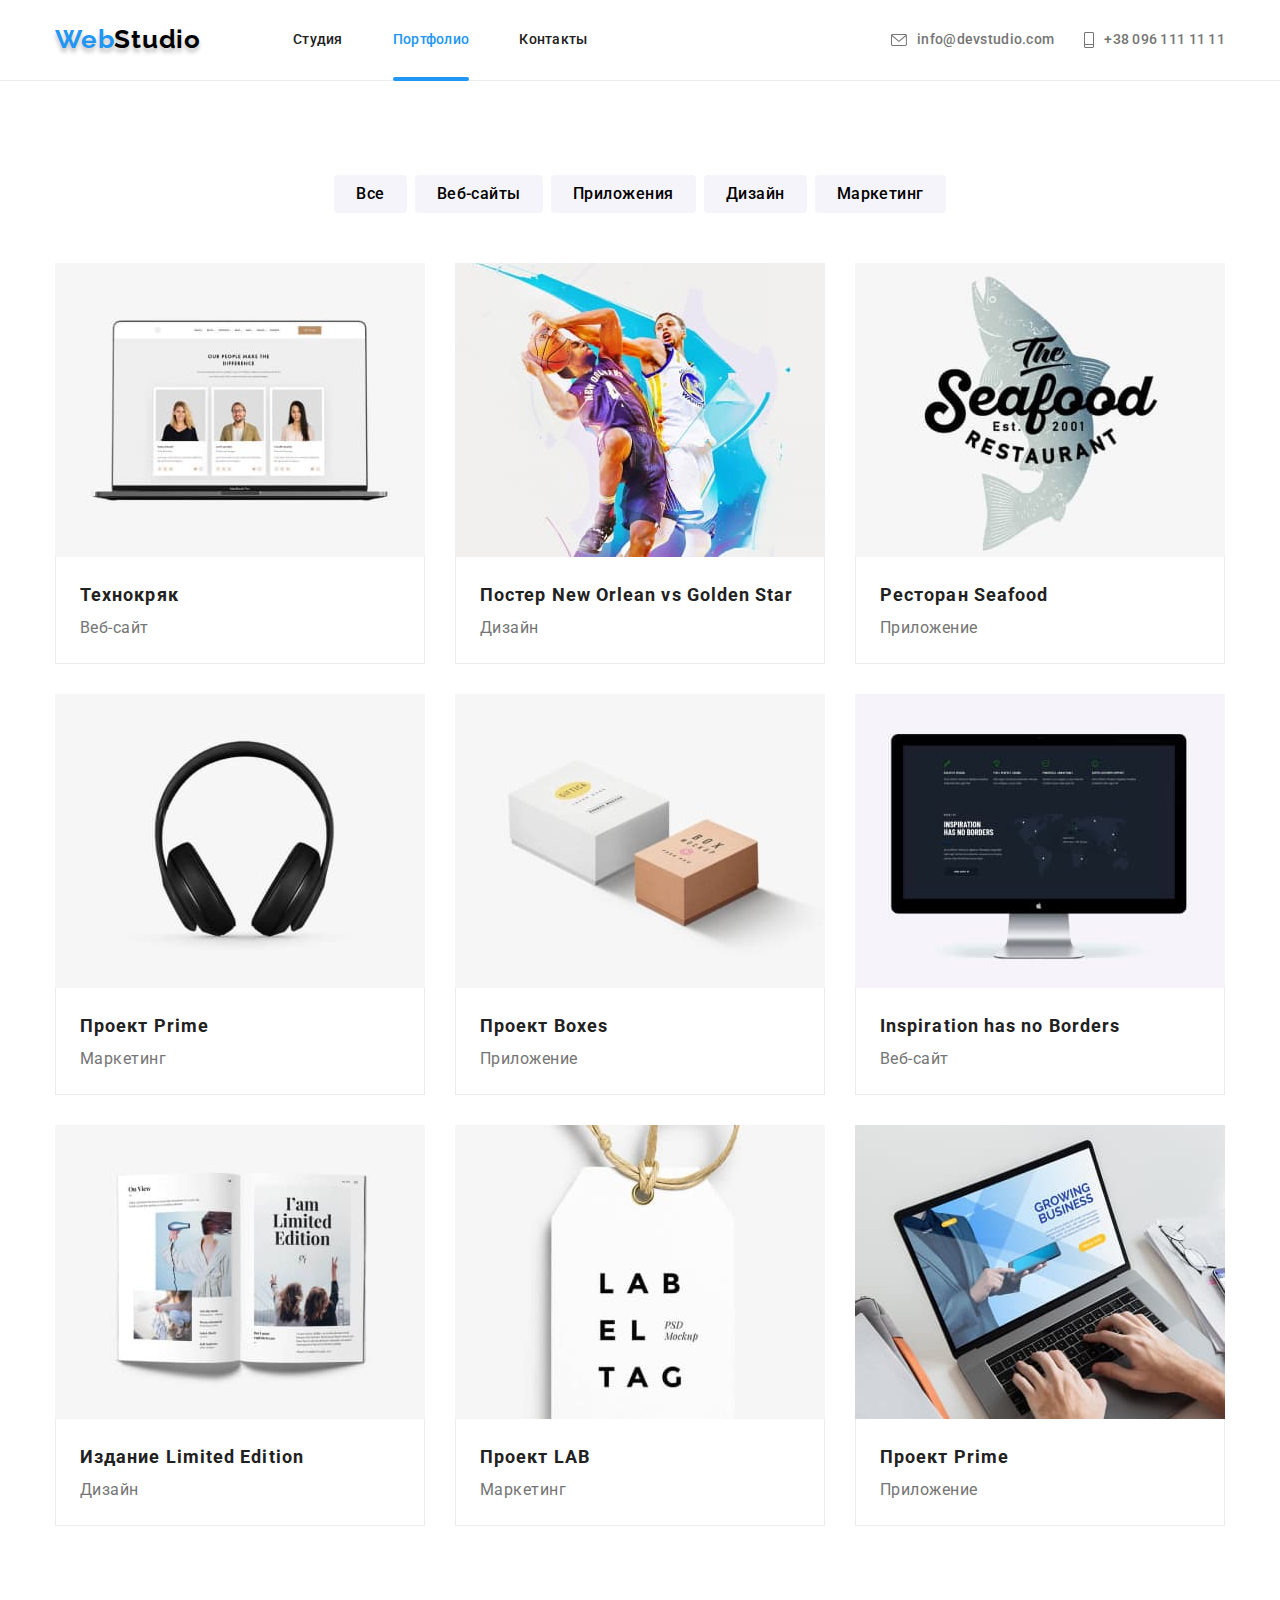
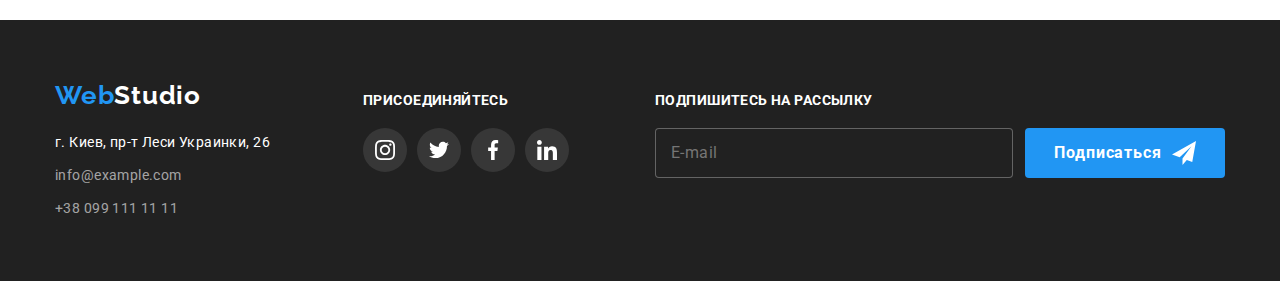
==== commit 16ed8469: "Final Commit" ====
--- a/portfolio.html
+++ b/portfolio.html
@@ -24,9 +24,19 @@
             ><span class="web-studio-icon-part">Web</span>Studio</a
           >
           <ul class="invisible-list navi-links">
-            <li><a href="./index.html" class="menu-link">Студия</a></li>
-            <li><a href="./portfolio.html" class="menu-link">Портфолио</a></li>
-            <li><a href="" class="menu-link">Контакты</a></li>
+            <li>
+              <a href="./index.html" class="menu-link menu-link-inactive"
+                >Студия</a
+              >
+            </li>
+            <li>
+              <a href="./portfolio.html" class="menu-link menu-link-active"
+                >Портфолио</a
+              >
+            </li>
+            <li>
+              <a href="" class="menu-link menu-link-inactive">Контакты</a>
+            </li>
           </ul>
         </nav>
         <ul class="contact-list">
--- a/css/styles.css
+++ b/css/styles.css
@@ -61,20 +61,6 @@
     letter-spacing: 0.02em;
     text-decoration: none;
     display: flex;
-}
-
-.navi-links a {
-    display: inline-block;
-    text-decoration: none;
-    color:var(--main-text-color);
-    padding-top: 32px;
-    padding-bottom: 32px;
-    transition: color 250ms cubic-bezier(0.4, 0, 0.2, 1);
-}
-
-.navi-links a:hover,
-.navi-links a:focus {
-    color: var(--text-hover-color);
 }
 
 .navi-links li:not(:last-child) {
@@ -487,9 +473,6 @@
     fill: #2196F3;
 }
 
-
-/* test */
-
 .network-list {
     list-style: none;
     display: flex;
@@ -550,7 +533,6 @@
 .network-hover:focus .network-icon {
     fill: #ffffff;
 }
-
 
 .client-list {
     display: flex;
@@ -607,7 +589,6 @@
     margin-left: 70px;
 }
 
-
 .footer-network-heading {
     font-family: 'Roboto';
     font-style: normal;
@@ -695,7 +676,16 @@
     position: relative;
 }
 
-.menu-link::after {
+.menu-link-active {
+    display: inline-block;
+    text-decoration: none;
+    color:var(--text-hover-color);
+    padding-top: 32px;
+    padding-bottom: 32px;
+    transition: color 250ms cubic-bezier(0.4, 0, 0.2, 1);    
+}
+
+.menu-link-active::after {
     display: block;
     content: "";
     position: absolute;
@@ -706,13 +696,19 @@
     bottom: 0;
     border-radius: 2px;
     margin-bottom: -1px;
-    opacity: 0;
-    transition: opacity 250ms cubic-bezier(0.4, 0, 0.2, 1);
-}
-
-.menu-link:hover::after, 
-.menu-link:focus::after {
-    opacity: 1;
+}
+
+.menu-link-inactive {
+    display: inline-block;
+    text-decoration: none;
+    color:var(--main-text-color);
+    padding-top: 32px;
+    padding-bottom: 32px;
+    transition: color 250ms cubic-bezier(0.4, 0, 0.2, 1);    
+}
+
+.menu-link-inactive:hover, .menu-link-inactive:focus {
+    color: var(--text-hover-color);  
 }
 
 .activity-thumb {
@@ -741,8 +737,6 @@
 .activity-image {
     display: block;
 }
-
-/* modal test */
 
 .backdrop {
     position: fixed;
@@ -786,14 +780,12 @@
     height: 100%;
 }
 
-
 .close-button-icon {
     display: block;
     width: 11px;
     height: 11px;
     fill: #000000;
     transition: fill 250ms cubic-bezier(0.4, 0, 0.2, 1);
-
 }
 
 .close-button-icon:hover, .close-button-icon:focus {
@@ -814,6 +806,14 @@
     background-color: #FFFFFF;
 }
 
+.close-button:hover .close-button-icon {
+    fill: var(--text-hover-color);
+}
+
+.close-button:focus .close-button-icon {
+    fill: var(--text-hover-color);
+}
+
  .project-thumb {
     position: relative;
     display: block;
@@ -844,14 +844,11 @@
 
  .project-container:hover .project-description-text {
     transform: translateY(0);
-
  }
 
  .project-img {
      display: block;
  }
-
-/* ===modal form */
 
 .js-speaker-form {
     display: inline-block;
@@ -911,6 +908,9 @@
     fill: #2196F3;
 }
 
+.form-label-container:focus-within .form-label-icon {
+    fill: #2196F3;
+}
 
 .form-field label {
     margin-bottom: 4px;
@@ -919,7 +919,6 @@
 .form-field-list li:nth-last-child(1) {
     margin-bottom: 20px;
 }
-
 
 .form-label {
     font-family: 'Roboto';
@@ -983,7 +982,6 @@
     margin-right: auto;
 }
 
-
 .submit-button:hover, 
 .submit-button:focus {
     box-shadow: 0px 4px 4px rgba(0, 0, 0, 0.15);
@@ -1015,8 +1013,6 @@
     align-items: center;
 }
 
-
-
 .gtc-checkbox {
     position: relative;
 }
@@ -1056,9 +1052,6 @@
     background-size: contain;
     background-origin: border-box;
 }
-
-
-/* ===footer form */
 
 .footer-form {
     display: inline-block;
@@ -1113,7 +1106,6 @@
     box-shadow: 0px 4px 4px rgba(0, 0, 0, 0.15);
 }
 
-
 #footer-mail {
     display: inline-block;
     width: 358px;
